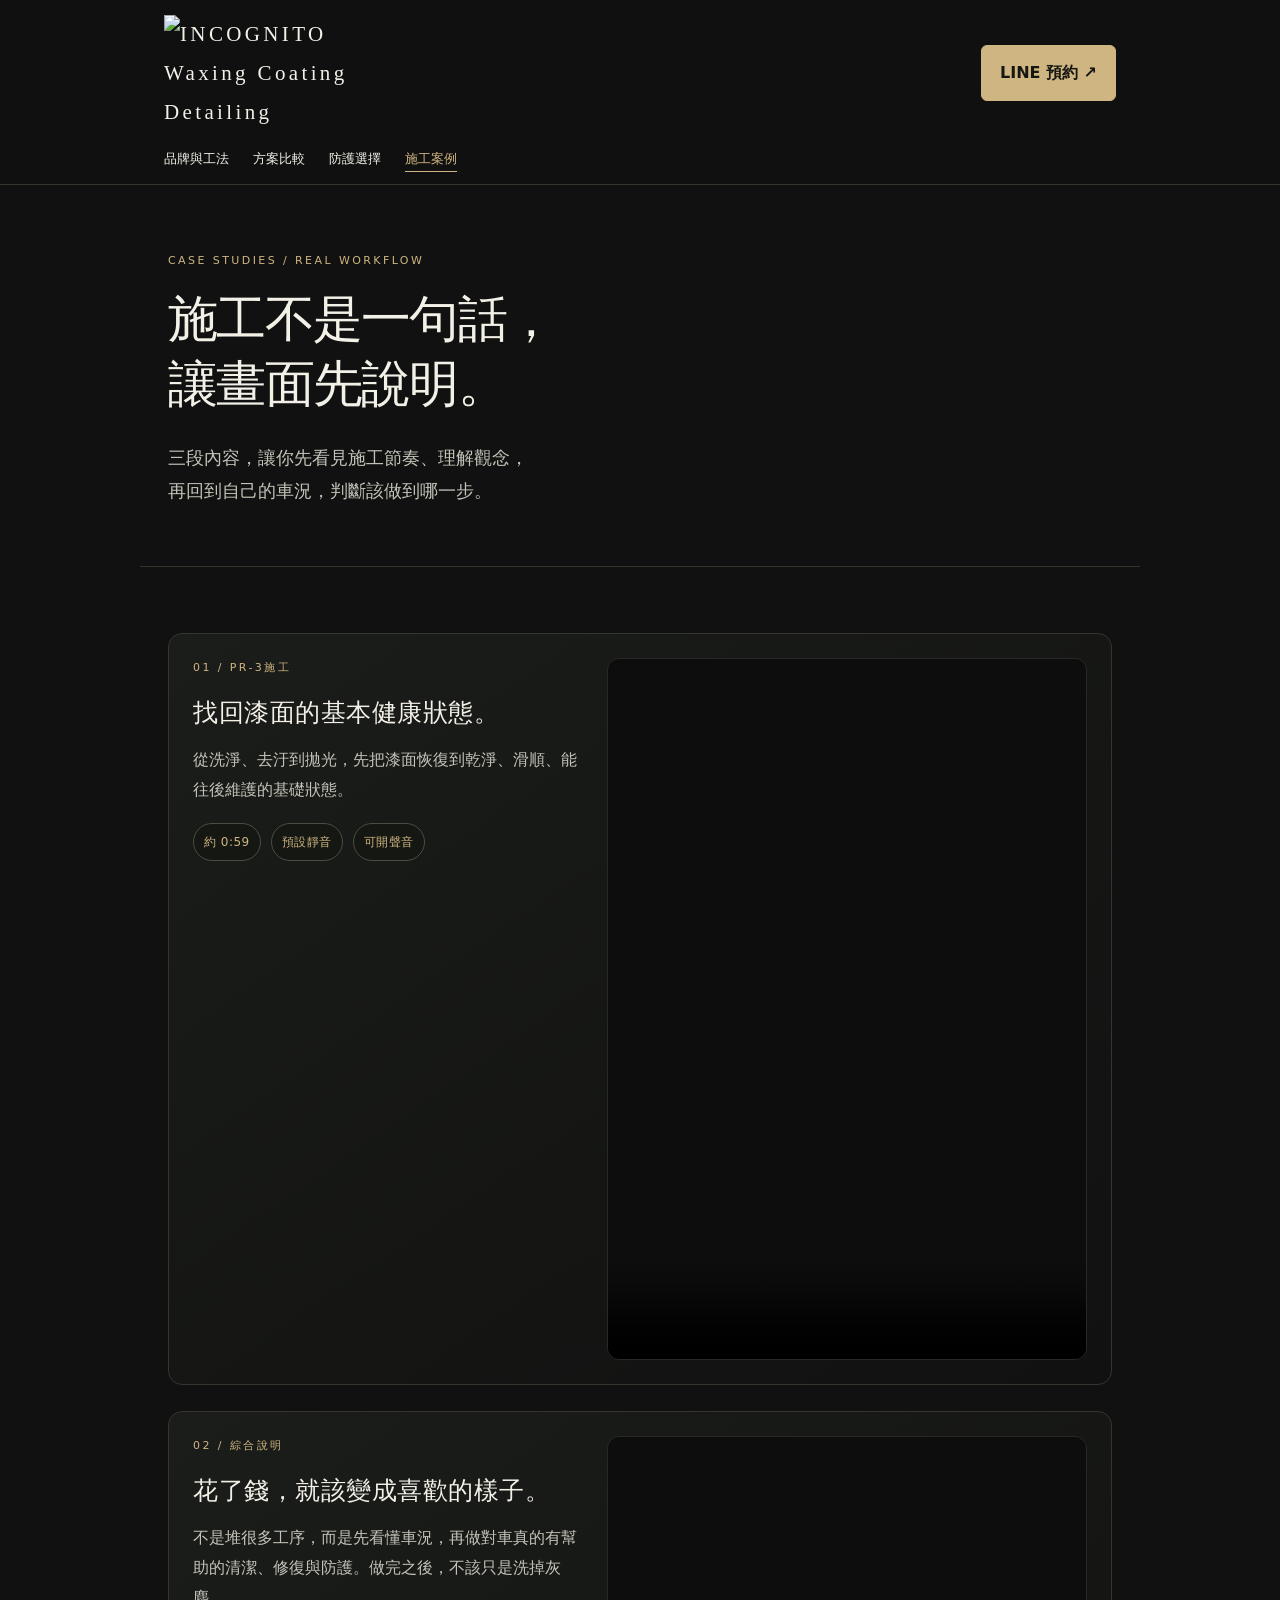
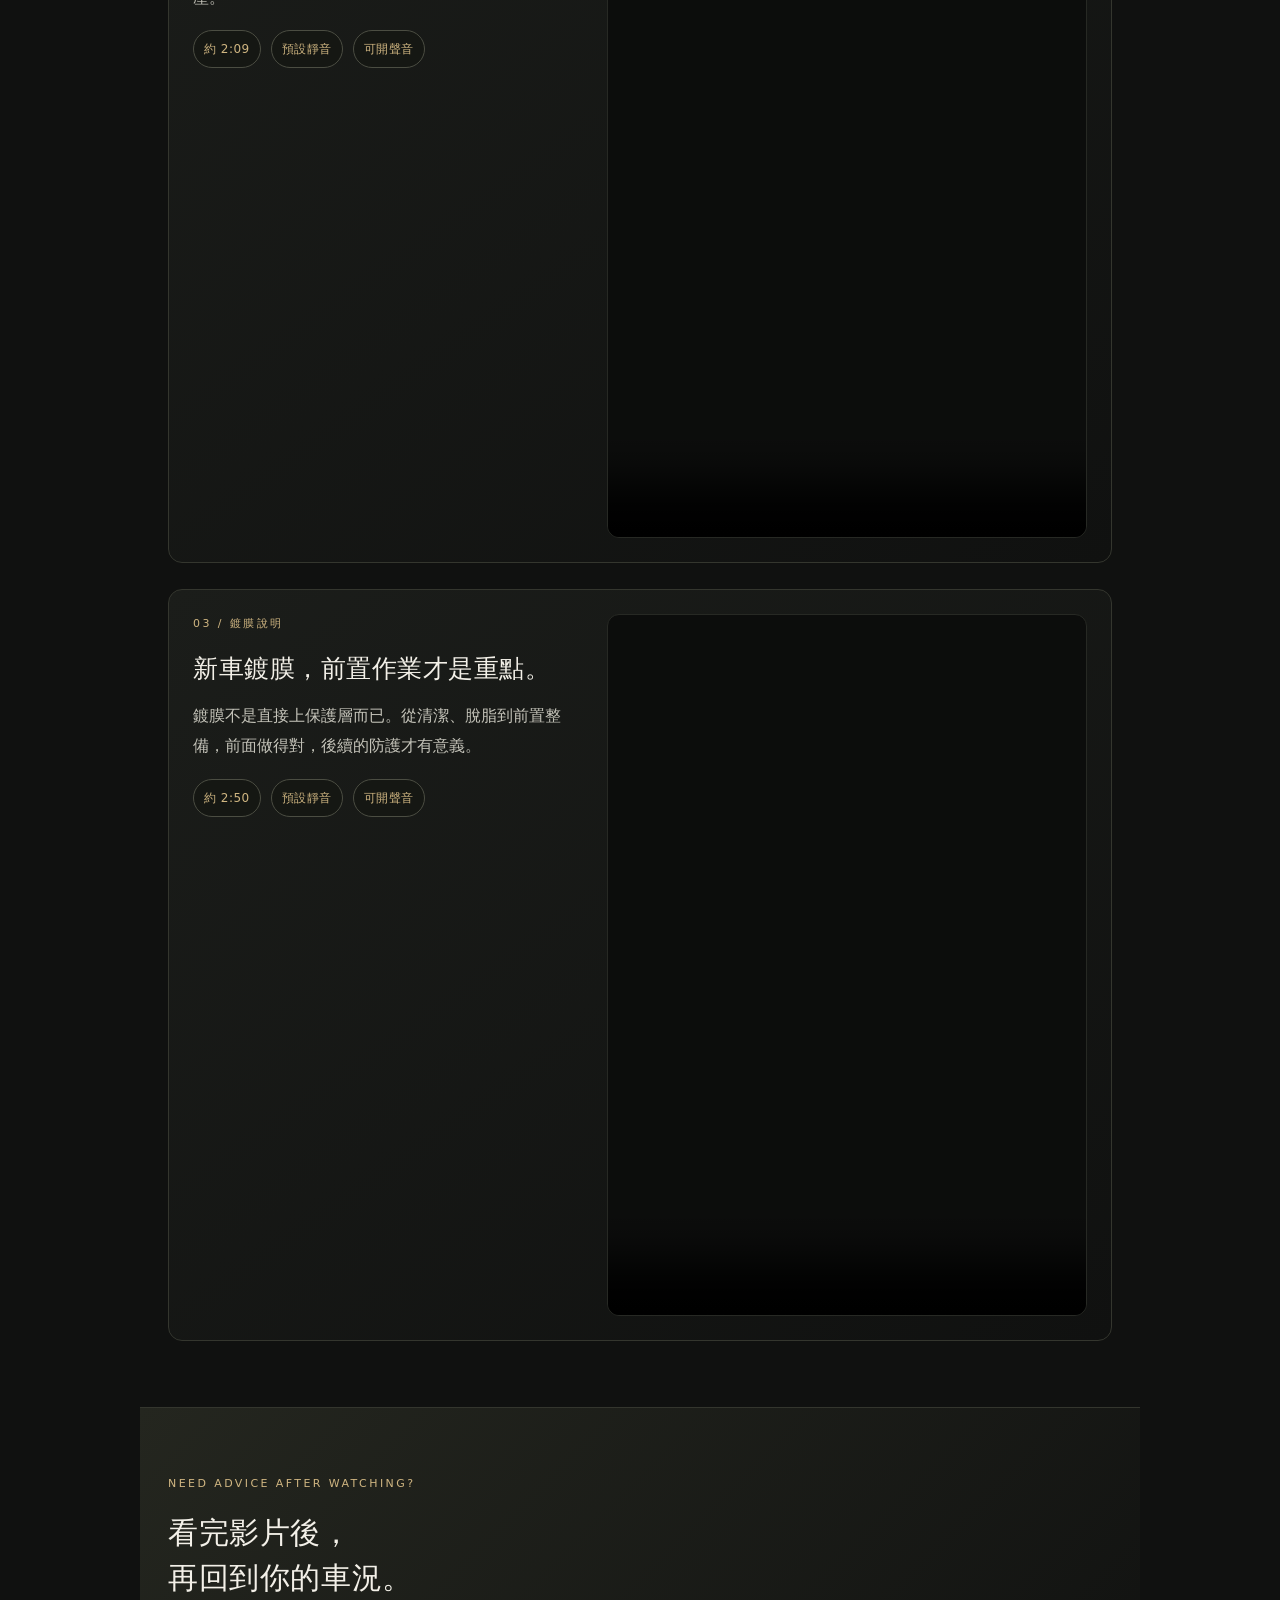
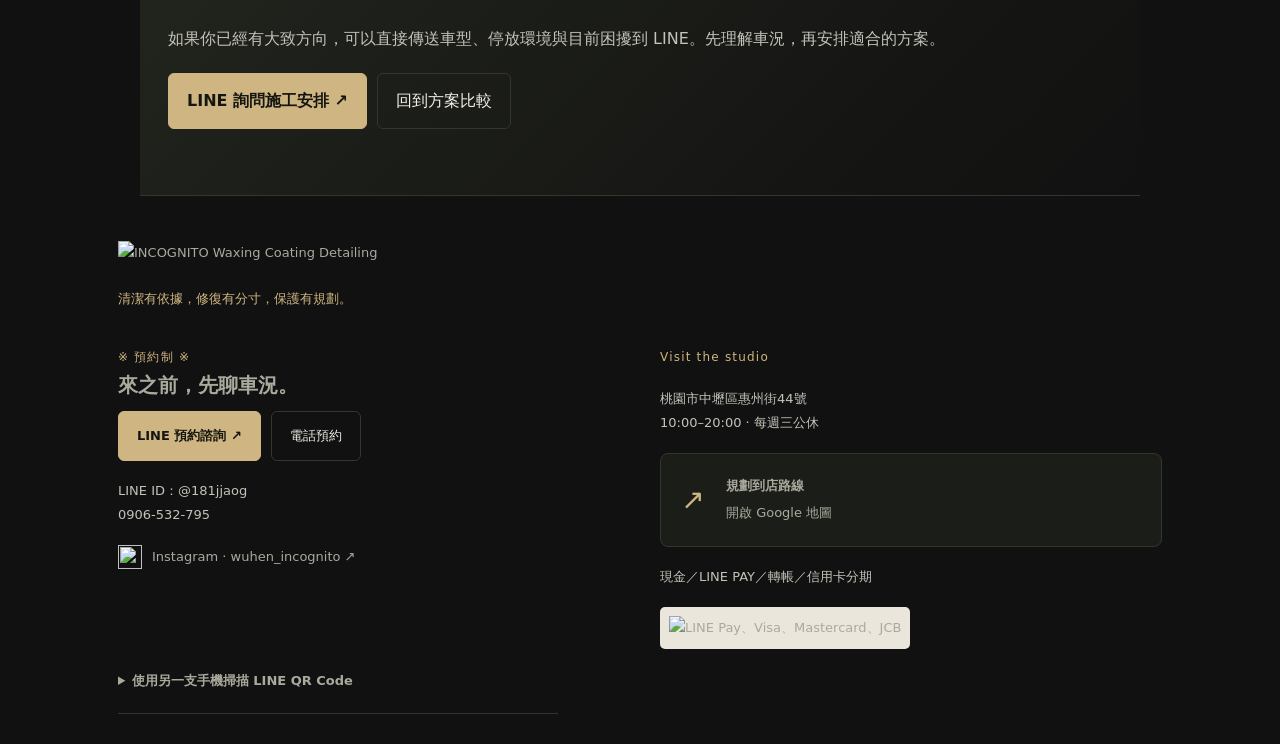
==== case-studies.html @ 54a334a4 "Add files via upload" ====
<!DOCTYPE html>
<html lang="zh-Hant">
 <head>
  <meta charset="utf-8"/>
  <meta content="width=device-width,initial-scale=1,viewport-fit=cover" name="viewport"/>
  <meta content="#101110" name="theme-color"/>
  <title>
   施工案例｜INCOGNITO 吳痕
  </title>
  <meta content="觀看 INCOGNITO 的實際施工案例，了解 PR-3 洗車與拋光施工、綜合說明與鍍膜說明影片。" name="description"/>
  <link href="styles.css" rel="stylesheet"/>
  <script defer="" src="media-fallback.js">
  </script>
 </head>
 <body>
  <header>
   <div class="head">
    <a class="brand" href="index.html">
     <img alt="INCOGNITO Waxing Coating Detailing" class="brand-logo" src="assets/logo.png"/>
    </a>
    <a class="button primary" href="https://lin.ee/zcHr4lk" rel="noopener noreferrer" target="_blank">
     LINE 預約 ↗
    </a>
   </div>
   <nav aria-label="主要導覽">
    <a href="index.html">
     品牌與工法
    </a>
    <a href="programs.html">
     方案比較
    </a>
    <a href="protection.html">
     防護選擇
    </a>
    <a aria-current="page" href="case-studies.html">
     施工案例
    </a>
   </nav>
  </header>
  <main>
   <section class="page-intro cases-intro">
    <div class="eyebrow">
     Case studies / Real workflow
    </div>
    <h1>
     施工不是一句話，
     <br/>
     讓畫面先說明。
    </h1>
    <p class="lede">
     三段內容，讓你先看見施工節奏、理解觀念，
     <br/>
     再回到自己的車況，判斷該做到哪一步。
    </p>
   </section>
   <section class="cases-grid-wrap">
    <article class="case-video-card" id="case-pr3">
     <div class="case-copy">
      <div class="eyebrow">
       01 / PR-3施工
      </div>
      <h2>
       找回漆面的基本健康狀態。
      </h2>
      <p>
       從洗淨、去汙到拋光，先把漆面恢復到乾淨、滑順、能往後維護的基礎狀態。
      </p>
      <div class="case-meta">
       <span>
        約 0:59
       </span>
       <span>
        預設靜音
       </span>
       <span>
        可開聲音
       </span>
      </div>
     </div>
     <div class="case-media">
      <video class="case-video" controls="" muted="" playsinline="" poster="assets/videos/case-pr3-poster.webp" preload="metadata">
       <source src="assets/videos/case-pr3.mp4" type="video/mp4"/>
      </video>
     </div>
    </article>
    <article class="case-video-card" id="case-overview">
     <div class="case-copy">
      <div class="eyebrow">
       02 / 綜合說明
      </div>
      <h2>
       花了錢，就該變成喜歡的樣子。
      </h2>
      <p>
       不是堆很多工序，而是先看懂車況，再做對車真的有幫助的清潔、修復與防護。做完之後，不該只是洗掉灰塵。
      </p>
      <div class="case-meta">
       <span>
        約 2:09
       </span>
       <span>
        預設靜音
       </span>
       <span>
        可開聲音
       </span>
      </div>
     </div>
     <div class="case-media">
      <video class="case-video" controls="" muted="" playsinline="" poster="assets/videos/case-overview-poster.webp" preload="metadata">
       <source src="assets/videos/case-overview.mp4" type="video/mp4"/>
      </video>
     </div>
    </article>
    <article class="case-video-card" id="case-coating">
     <div class="case-copy">
      <div class="eyebrow">
       03 / 鍍膜說明
      </div>
      <h2>
       新車鍍膜，前置作業才是重點。
      </h2>
      <p>
       鍍膜不是直接上保護層而已。從清潔、脫脂到前置整備，前面做得對，後續的防護才有意義。
      </p>
      <div class="case-meta">
       <span>
        約 2:50
       </span>
       <span>
        預設靜音
       </span>
       <span>
        可開聲音
       </span>
      </div>
     </div>
     <div class="case-media">
      <video class="case-video" controls="" muted="" playsinline="" poster="assets/videos/case-coating-poster.webp" preload="metadata">
       <source src="assets/videos/case-coating.mp4" type="video/mp4"/>
      </video>
     </div>
    </article>
   </section>
   <section class="closing">
    <div class="eyebrow">
     Need advice after watching?
    </div>
    <h2>
     看完影片後，
     <br/>
     再回到你的車況。
    </h2>
    <p>
     如果你已經有大致方向，可以直接傳送車型、停放環境與目前困擾到 LINE。先理解車況，再安排適合的方案。
    </p>
    <div class="actions">
     <a class="button primary" href="https://lin.ee/zcHr4lk" rel="noopener noreferrer" target="_blank">
      LINE 詢問施工安排 ↗
     </a>
     <a class="button" href="programs.html">
      回到方案比較
     </a>
    </div>
   </section>
  </main>
  <footer class="page-footer business-footer">
   <a href="index.html">
    <img alt="INCOGNITO Waxing Coating Detailing" class="brand-logo" src="assets/logo.png"/>
   </a>
   <p class="footer-motto">
    清潔有依據，修復有分寸，保護有規劃。
   </p>
   <div class="footer-grid">
    <div>
     <span class="tag">
      ※ 預約制 ※
     </span>
     <h3>
      來之前，先聊車況。
     </h3>
     <div class="actions">
      <a class="button primary" href="https://lin.ee/zcHr4lk" rel="noopener" target="_blank">
       LINE 預約諮詢 ↗
      </a>
      <a class="button" href="tel:0906532795">
       電話預約
      </a>
     </div>
     <p>
      LINE ID：@181jjaog
      <br/>
      <a href="tel:0906532795">
       0906-532-795
      </a>
     </p>
     <a class="social-link" href="https://www.instagram.com/wuhen_incognito/" rel="noopener" target="_blank">
      <img alt="" src="assets/instagram.png"/>
      Instagram · wuhen_incognito ↗
     </a>
    </div>
    <div>
     <span class="tag">
      Visit the studio
     </span>
     <p>
      桃園市中壢區惠州街44號
      <br/>
      10:00–20:00 · 每週三公休
     </p>
     <a class="map-link" href="https://maps.app.goo.gl/gqJs16buCxNhg3YT7" rel="noopener" target="_blank">
      <span aria-hidden="true">
       ↗
      </span>
      <strong>
       規劃到店路線
      </strong>
      <small>
       開啟 Google 地圖
      </small>
     </a>
     <p class="payment-text">
      現金／LINE PAY／轉帳／信用卡分期
     </p>
     <img alt="LINE Pay、Visa、Mastercard、JCB" class="payment-icons" src="assets/payments.png"/>
    </div>
   </div>
   <details class="qr-details">
    <summary>
     使用另一支手機掃描 LINE QR Code
    </summary>
    <a href="https://lin.ee/zcHr4lk" rel="noopener" target="_blank">
     <img alt="LINE 官方帳號加好友 QR Code" class="line-qr" src="assets/line-qr.png"/>
    </a>
   </details>
  </footer>
  <dialog aria-labelledby="contactTitle" id="contact">
   <span class="eyebrow">
    By appointment
   </span>
   <h2 id="contactTitle">
    先聊車況，
    <br/>
    再安排照護。
   </h2>
   <p>
    加入 LINE 官方，傳送車型、停放環境與目前困擾；也可以直接來電預約。
   </p>
   <div class="actions">
    <a class="button primary" href="https://lin.ee/zcHr4lk" rel="noopener" target="_blank">
     加入 LINE 預約 ↗
    </a>
    <a class="button" href="tel:0906532795">
     0906-532-795
    </a>
   </div>
   <p class="reading-note">
    預約制 · 10:00–20:00 · 每週三公休
    <br/>
    送出訊息或來電後，仍需確認可安排時段。
   </p>
   <button data-close="">
    關閉
   </button>
  </dialog>
  <div class="status" hidden="" id="toast" role="status">
  </div>
  <script src="common.js">
  </script>
 </body>
</html>
---- styles.css ----
:root{--bg:#101110;--panel:#191b19;--gold:#d1b580;--text:#f3f0e8;--muted:#aaa99e;--line:#34362e}*{box-sizing:border-box}html{scroll-behavior:smooth;scroll-padding-top:110px}body{margin:0;background:var(--bg);color:var(--text);font:16px/1.85 system-ui,"Microsoft JhengHei",sans-serif}a{color:inherit;text-decoration:none}button,input,select,textarea{font:inherit}button,a,input,select,textarea{touch-action:manipulation}button,.button{cursor:pointer;border:1px solid var(--line);background:transparent;color:var(--text);padding:12px 18px;border-radius:6px;display:inline-block;text-align:center;min-height:48px}button:hover,.button:hover{border-color:var(--gold)}button:focus-visible,a:focus-visible,input:focus-visible,textarea:focus-visible,select:focus-visible{outline:2px solid var(--gold);outline-offset:4px}.primary{background:var(--gold);color:#151611;border-color:var(--gold);font-weight:700}.muted,small{color:var(--muted)}small{font-size:13px}header{position:sticky;top:0;z-index:5;background:#101110f5;border-bottom:1px solid var(--line);backdrop-filter:blur(18px)}.head{max-width:1100px;margin:auto;padding:15px 24px;display:flex;align-items:center;justify-content:space-between;gap:12px}.brand{font-family:Georgia,serif;letter-spacing:.16em;font-size:21px}.brand small{display:block;font:9px/1.4 system-ui;letter-spacing:.3em;color:var(--gold)}nav{display:flex;overflow-x:auto;gap:25px;max-width:1100px;margin:auto;padding:0 24px 12px;white-space:nowrap;font-size:13px}nav a:hover{color:var(--gold)}main{max-width:1100px;margin:auto}section{padding:78px 28px;border-bottom:1px solid var(--line)}.eyebrow{font-size:11px;letter-spacing:.22em;color:var(--gold);text-transform:uppercase;margin-bottom:16px}h1,h2,h3,p{margin-top:0}h1{font-size:clamp(36px,6vw,66px);line-height:1.3;letter-spacing:-.035em;font-weight:500;margin-bottom:24px}h2{font-size:30px;line-height:1.5;font-weight:500;letter-spacing:.02em;margin-bottom:24px}h3{font-size:20px;line-height:1.6;margin-bottom:10px}p{color:#c4c3b9;margin-bottom:20px}.hero{padding:0;display:grid;grid-template-columns:1fr 1fr;min-height:640px}.hero-copy{padding:70px 30px;align-self:center}.hero-image{position:relative;min-height:450px}.hero img{width:100%;height:100%;position:absolute;object-fit:cover;object-position:60% center}.hero-image:after{content:"";position:absolute;inset:0;background:linear-gradient(0deg,#101110 0%,transparent 45%)}.caption{position:absolute;z-index:1;bottom:25px;left:25px;letter-spacing:.15em;font-size:10px;color:var(--gold)}.actions{display:flex;gap:10px;flex-wrap:wrap}.intro{max-width:650px}.quote{padding:22px 0 22px 22px;border-left:2px solid var(--gold);font-size:20px;margin:30px 0}.grid{display:grid;grid-template-columns:repeat(2,minmax(0,1fr));gap:20px}.card{background:var(--panel);border:1px solid var(--line);border-radius:10px;padding:24px;min-width:0}.card p:last-child{margin-bottom:0}.number{font-family:Georgia,serif;font-size:36px;color:var(--gold);line-height:1.2;margin-bottom:18px}.steps{margin:35px 0}.step{display:grid;grid-template-columns:50px 1fr;gap:15px;padding:24px 0;border-top:1px solid var(--line)}.step p{margin:0}.wide{width:100%;aspect-ratio:2/1;object-fit:cover;border-radius:10px;margin:25px 0}.plan{padding:26px 0;border-top:1px solid var(--line);display:grid;grid-template-columns:90px 1fr 110px;gap:15px}.price{text-align:right;color:var(--gold);white-space:nowrap}.tag{font-size:12px;color:var(--gold);letter-spacing:.1em}.plan p{margin:0}.plan h3{font-size:19px}details{border-bottom:1px solid var(--line);padding:20px 0}summary{cursor:pointer;font-weight:600}details p{margin:15px 0 0}.notice{font-size:13px;border-left:2px solid var(--gold);padding:10px 15px;background:#d1b5800a;color:#c5bda9;margin-bottom:24px}.tabs{display:flex;border-bottom:1px solid var(--line);gap:12px;margin:25px 0}.tabs button{border:0;border-radius:0;flex:1;color:var(--muted)}.tabs button[aria-selected=true]{border-bottom:2px solid var(--gold);color:var(--gold)}[hidden]{display:none!important}label{display:block;font-size:14px;margin:16px 0 6px}input:not([type=radio]):not([type=checkbox]),textarea,select{width:100%;background:#101210;border:1px solid #4b4d42;color:var(--text);padding:12px;border-radius:5px;min-height:48px}fieldset{border:1px solid var(--line);padding:16px;border-radius:6px;margin:24px 0}legend{color:var(--gold);padding:0 8px;font-size:14px}fieldset label{display:flex;align-items:center;gap:10px;margin:10px 0;min-height:36px}input[type=radio],input[type=checkbox]{accent-color:var(--gold);width:19px;height:19px;flex-shrink:0}.form-grid{display:grid;grid-template-columns:1fr 1fr;gap:0 16px}.record{border-left:1px solid var(--gold);padding:0 0 28px 24px;margin:26px 0}.record time{font-size:12px;letter-spacing:.1em;color:var(--gold)}.record h3{margin:8px 0}.record p{white-space:pre-wrap;overflow-wrap:anywhere}.status{position:fixed;bottom:22px;left:50%;transform:translateX(-50%);background:var(--gold);color:#12130f;padding:12px 22px;border-radius:8px;z-index:20;max-width:90vw;box-shadow:0 5px 30px #000}.garage-top{display:flex;justify-content:space-between;align-items:center;gap:10px}.garage-wrap{max-width:720px}.toolbar{display:flex;gap:8px;flex-wrap:wrap;margin-bottom:20px}.toolbar button{font-size:13px;padding:8px 12px}footer{max-width:1100px;margin:auto;padding:45px 28px;color:var(--muted);font-size:13px}dialog{background:#191b19;color:var(--text);border:1px solid var(--line);border-radius:12px;padding:28px;width:min(92%,500px)}dialog::backdrop{background:#000b}.contact-note{font-size:14px}.closing{background:linear-gradient(135deg,#24261f,#101110)}@media(max-width:680px){.head{padding:14px 22px}.head .button{font-size:12px;padding:8px 12px;min-height:40px}.brand{font-size:18px}nav{gap:23px;padding-left:22px}.hero{display:flex;flex-direction:column}.hero-copy{padding:55px 24px 35px}.hero-image{min-height:0;aspect-ratio:1}.hero h1{font-size:40px}.hero .actions{display:grid;grid-template-columns:1fr 1fr}.hero .button{padding:12px 10px;font-size:14px}section{padding:58px 24px}h2{font-size:27px}.grid{gap:12px}.card{padding:19px}.card h3{font-size:18px}.card p{font-size:14px}.plan{grid-template-columns:52px 1fr;gap:10px}.price{grid-column:2;text-align:left}.plan h3{font-size:18px}.form-grid{grid-template-columns:1fr}.garage-top{align-items:flex-start}.garage-top h2{font-size:25px}.quote{font-size:18px}.wide{aspect-ratio:1}.step{grid-template-columns:40px 1fr}.number{font-size:28px}}@media(prefers-reduced-motion:reduce){html{scroll-behavior:auto}}

:root{--gold:#cfb581;--bg:#101110}body{padding-bottom:0}main{max-width:1000px}.head{max-width:1000px}.brand small{font-size:10px;letter-spacing:.16em}nav{max-width:1000px;gap:24px}nav a[aria-current=page]{color:var(--gold);border-bottom:1px solid var(--gold)}section{padding:66px 28px}.page-intro{padding-bottom:38px}.page-intro h1{font-size:clamp(34px,5vw,50px)}.lede{font-size:18px;max-width:620px}.home-hero .hero-copy{padding-left:28px}.jumpbar{display:flex;gap:8px;flex-wrap:wrap;margin-top:20px}.jumpbar a{font-size:13px;min-height:40px;padding:8px 13px}.feature-link{display:block;border-top:1px solid var(--line);padding:25px 0}.feature-link h3{display:flex;justify-content:space-between}.feature-link span{color:var(--gold)}.feature-link p{margin:0}.process-compact{display:grid;grid-template-columns:repeat(4,1fr);gap:22px;margin-top:35px}.process-compact .number{font-size:30px}.process-compact h3{font-size:18px}.process-compact p{font-size:14px}.overview-grid{display:grid;grid-template-columns:repeat(3,1fr);gap:16px;margin:25px 0}.overview-grid .card h3{font-size:19px}.compare-list{list-style:none;margin:15px 0 0;padding:0}.compare-list li{padding:9px 0;border-bottom:1px solid #ffffff0b;font-size:14px;color:#c4c3b9}.compare-list b{font-weight:500;color:var(--text)}.plan-detail{scroll-margin-top:115px;padding:30px 0;border-top:1px solid var(--line)}.plan-title{display:flex;align-items:baseline;justify-content:space-between;gap:15px}.plan-title h2{font-size:25px;margin:6px 0 18px}.price{font-family:Georgia,serif;font-size:21px}.plan-detail .grid{margin-top:20px}.plan-detail .card h3{font-size:16px}.inline-link{color:var(--gold);text-decoration:underline;text-underline-offset:5px}.select-row{display:flex;gap:8px;flex-wrap:wrap}.select-row button{font-size:13px;padding:10px 14px}.select-row button[aria-pressed=true]{color:#151611;background:var(--gold)}.context-box{margin:16px 0 28px;padding:18px;border-left:2px solid var(--gold);background:#d1b58008;font-size:14px;color:#c4c3b9}.protection-card{border-top:1px solid var(--line);padding:28px 0}.protection-card .eyebrow{margin-bottom:6px}.protection-card h2{font-size:25px;margin:0 0 12px}.protection-card details{border:none;padding:12px 0 0}.specs{display:grid;grid-template-columns:100px 1fr;gap:12px;font-size:14px}.specs dt{color:var(--muted)}.specs dd{margin:0}.protection-card p{max-width:600px}.muted-label{font-size:12px;color:var(--muted);letter-spacing:.04em}.garage-layout{max-width:760px;margin:auto}.garage-layout section{padding-top:36px}.due-card{border:1px solid #b39b69;background:linear-gradient(130deg,#27291f,#171a17);border-radius:10px;padding:26px;margin:25px 0}.due-card h2{margin:8px 0 12px;font-size:29px}.due-card .eyebrow{margin-bottom:0}.due-card p{margin-bottom:15px}.assessment{padding:24px;border:1px solid var(--line);border-radius:10px;margin:20px 0}.assessment-head{display:flex;justify-content:space-between;align-items:center;gap:15px}.score{font:42px/1 Georgia,serif;color:var(--gold)}.score small{font:14px system-ui}.scorebars{display:grid;gap:12px;margin:22px 0}.scoreline{display:grid;grid-template-columns:90px 1fr 35px;align-items:center;gap:12px;font-size:13px}.meter{height:4px;background:#32362e;border-radius:3px;overflow:hidden}.meter i{display:block;height:100%;background:var(--gold)}.issue{padding:18px;border-left:2px solid var(--gold);background:#d1b58008;margin:20px 0}.issue h3{font-size:18px}.record{margin-bottom:0}.record details{border:0;padding:12px 0}.record details summary{font-size:14px;color:var(--gold)}.record .record-body p{white-space:pre-wrap}.mini-nav{display:flex;justify-content:space-between;margin-bottom:20px;font-size:13px;color:var(--gold)}.demo-note{margin:24px 0 10px;font-size:12px;color:var(--muted)}.page-footer{padding-bottom:max(30px,env(safe-area-inset-bottom))}.garage-title{margin:5px 0 15px;font-size:30px}.record-panel-head{display:flex;align-items:center;justify-content:space-between;gap:10px}.record-panel-head h3{margin:0}.form-explainer{font-size:13px;color:var(--muted)}#recordDialog{max-height:90vh;overflow:auto}#recordDialog h2{font-size:25px}.record-summary{margin:15px 0}.reading-note{font-size:13px;color:var(--muted)}.store-tools{margin-top:25px}.store-tools summary{font-size:13px;color:var(--muted)}.store-tools .toolbar{margin-top:20px}.horizon{border:1px solid var(--line);border-radius:10px;padding:20px;margin-top:20px}.horizon h3{font-size:18px}.two-axis{display:grid;grid-template-columns:1fr 1fr;gap:16px;margin-top:20px}.axis{padding:22px;border:1px solid var(--line);border-radius:10px}.axis .eyebrow{margin:0 0 7px}.axis h3{font-size:21px}.axis p{font-size:14px;margin-bottom:0}@media(max-width:680px){section{padding:50px 23px}.head{padding:15px 20px}.brand{font-size:18px}.brand small{font-size:9px;letter-spacing:.09em}.head .button{padding:8px 10px}nav{gap:23px;padding-left:20px}.hero-copy{padding:52px 23px 30px!important}.hero h1{font-size:37px}.process-compact{grid-template-columns:1fr 1fr;gap:25px 20px}.overview-grid{grid-template-columns:1fr}.overview-grid .card{padding:20px}.overview-grid h3{margin-bottom:6px}.page-intro h1{font-size:36px}.lede{font-size:16px}.two-axis{grid-template-columns:1fr}.garage-layout section{padding-top:30px}.garage-title{font-size:28px}.due-card{padding:21px}.due-card h2{font-size:25px}.score{font-size:40px}.assessment{padding:19px}.assessment-head h3{font-size:17px;margin:0}.specs{grid-template-columns:80px 1fr}.plan-title h2{font-size:22px}.price{font-size:19px}.plan-detail .grid{grid-template-columns:1fr}.page-intro{padding-bottom:30px}.record-panel-head{align-items:flex-start;flex-direction:column}.scoreline{grid-template-columns:80px 1fr 30px}}
.period{display:flex;align-items:baseline;gap:18px;margin:15px 0 5px;color:var(--gold)}.period span{font-size:12px;color:var(--muted)}.period strong{font-size:22px;font-weight:500}.maintenance-row{padding:18px 0;border-top:1px solid var(--line)}.maintenance-row h3{font-size:18px;margin-bottom:5px}.maintenance-row p{font-size:14px;margin:0}#maintenance h2,#gentle-care h2{font-size:27px}

/* V3.2 real-work photography: no generative edits; framing only. */
figure{margin:0}.hero img.application-hero{object-position:58% 56%}.photo-story{display:grid;grid-template-columns:1fr 1fr;align-items:center;gap:30px;margin:30px 0 0}.photo-story img{width:100%;aspect-ratio:1;object-fit:cover;object-position:50% 12%;border-radius:10px}.photo-story figcaption{padding:12px 0}.photo-story h3{font-size:25px}.photo-story p{font-size:15px;margin:0}.detail-photos{display:grid;grid-template-columns:1fr 1fr;gap:18px;margin:28px 0}.detail-photos img{width:100%;height:auto;aspect-ratio:1;object-fit:cover;border-radius:10px}.detail-photos figure:first-child img{object-position:65% 58%}.detail-photos figure:last-child img{object-position:62% 50%}figcaption{font-size:12px;line-height:1.8;color:var(--muted);padding-top:10px}.section-photo{margin:10px 0 28px}.section-photo img{display:block;width:100%;height:auto;aspect-ratio:2/1;object-fit:cover;border-radius:10px}.brush-photo{object-position:50% 42%}.wash-photo{object-position:54% 48%}@media(max-width:680px){.photo-story{grid-template-columns:1fr;gap:12px}.photo-story figcaption{padding-top:5px}.photo-story h3{font-size:23px}.detail-photos{grid-template-columns:1fr;gap:24px}.section-photo img{aspect-ratio:1}.hero img.application-hero{object-position:62% 54%}.brush-photo{object-position:35% 48%}.wash-photo{object-position:54% 48%}}
.photo-story img{height:auto}

/* V4: restrained image rhythm and clear outcome context. */
.photo-story .craft-photo{object-position:center}.case-study{background:linear-gradient(145deg,#20221b,#111310)}.comparison-photo{max-width:660px;margin:25px auto 0}.comparison-photo img{aspect-ratio:1;object-fit:contain;background:#111}.case-key{display:flex;justify-content:space-between;max-width:660px;margin:14px auto 25px;color:var(--gold);font-size:13px}.case-study>p{max-width:660px;margin-left:auto;margin-right:auto}.page-intro .section-photo{margin-top:28px}.section-photo img{background:#191b19}@media(max-width:680px){.card p{font-size:15px}.case-study{padding-top:44px}.case-key{font-size:12px}}

/* V5 brand and appointment information */
.brand-logo{display:block;width:240px;max-width:100%;height:auto}.head .brand{min-width:0}.head .brand-logo{width:195px}.business-footer .brand-logo{width:320px;margin-bottom:22px}.footer-grid{display:grid;grid-template-columns:1fr 1fr;gap:40px;margin-top:34px}.footer-grid p{margin:18px 0}.footer-motto{color:var(--gold)}.social-link{display:flex;align-items:center;gap:10px}.social-link img{width:24px;height:24px}.map-link{border:1px solid var(--line);padding:20px;display:grid;grid-template-columns:35px 1fr;gap:2px 10px;border-radius:8px;background:#1b1e18}.map-link>span{grid-row:span 2;font-size:28px;color:var(--gold)}.map-link small{display:block}.payment-icons{width:100%;max-width:350px;height:auto;background:#eae6dc;padding:9px;border-radius:5px}.payment-text{font-size:13px}.line-qr{width:180px;height:180px;background:white;margin:15px;padding:8px}.staff-link{color:var(--muted);font-size:12px}.qr-details{max-width:440px}.work-photo{filter:contrast(1.025) saturate(.96)}@media(max-width:680px){.head .brand-logo{width:175px}.footer-grid{grid-template-columns:1fr;gap:28px}.business-footer .brand-logo{width:280px}.payment-icons{max-width:320px}}

/* Studio administration */
.admin-layout{max-width:1100px}.admin-tabs{display:flex;gap:8px;margin:25px 0;overflow:auto}.admin-tabs button{white-space:nowrap;font-size:14px}.admin-tabs [aria-selected=true]{background:var(--gold);color:#151611}.admin-heading{display:flex;align-items:center;justify-content:space-between;gap:15px;margin:22px 0}.admin-heading h2{margin:0;font-size:25px}.customer-list{display:grid;grid-template-columns:repeat(3,1fr);gap:10px;margin:18px 0}.customer-list button{text-align:left}.customer-list strong,.customer-list small{display:block}.customer-list [aria-pressed=true]{border-color:var(--gold);background:#cfb58115}.admin-record{padding:20px 0;border-top:1px solid var(--line)}.admin-record .actions{margin-top:15px}.stats-grid{display:grid;grid-template-columns:repeat(3,1fr);gap:12px;margin:20px 0}.stat{padding:20px;border:1px solid var(--line);border-radius:8px}.stat strong{display:block;color:var(--gold);font:26px/1.5 Georgia,serif}.stat small{display:block}.receipt{padding:20px 0;border-bottom:1px solid var(--line);display:flex;justify-content:space-between;gap:18px}.receipt h3{font-size:18px;margin:0}.receipt p{font-size:14px;margin:5px 0}.receipt .amount{color:var(--gold);white-space:nowrap}.method-breakdown{display:flex;gap:18px;flex-wrap:wrap;font-size:14px}.void{opacity:.6}.customer-info{white-space:pre-line}.admin-layout input[type=month]{color-scheme:dark}#serviceDialog,#customerDialog{width:min(94%,700px);max-height:90vh;overflow:auto}#serviceError{color:#ffb7a9}.admin-layout .notice{margin-bottom:30px}@media(max-width:680px){.admin-layout section{padding:32px 20px}.customer-list{grid-template-columns:1fr 1fr}.stats-grid{grid-template-columns:1fr}.stat{padding:15px}.admin-heading{align-items:flex-start}.admin-heading h2{font-size:23px}.admin-heading button{font-size:13px;padding:10px}.receipt{flex-direction:column;gap:8px}}

/* V6: concise expandable maintenance pricing */
.maintenance-option{padding:20px 0}.maintenance-option summary{display:flex;align-items:center;justify-content:space-between;gap:16px;list-style:none;font-size:16px}.maintenance-option summary::-webkit-details-marker{display:none}.maintenance-option summary>span:first-child:before{content:'▸';color:var(--gold);margin-right:9px}.maintenance-option[open] summary>span:first-child:before{content:'▾'}.maintenance-price{white-space:nowrap;color:var(--gold);font:22px/1.5 Georgia,serif}.maintenance-price small{color:var(--gold);font:13px system-ui}.maintenance-option p{margin:16px 0 0;font-size:15px}.maintenance-note{margin:22px 0 0}.period span{white-space:nowrap}@media(max-width:400px){.maintenance-option summary{font-size:15px;gap:8px}.maintenance-price{font-size:20px}}

/* V6.2: brand philosophy / editorial hero. No italic typography. */
.home-hero{grid-template-columns:1.1fr .9fr;min-height:640px}
.home-hero .hero-copy{padding:72px 34px 72px 28px}
.manifesto-overline{font-size:15px;letter-spacing:.09em;color:#d1cec3;margin:0 0 18px}
.home-hero .hero-statement{font-size:clamp(34px,4.8vw,51px);font-weight:500;line-height:1.46;letter-spacing:.035em;margin:0 0 25px}
.hero-statement span{color:var(--gold)}
.manifesto-pressure{font-size:15px;line-height:2;letter-spacing:.04em;color:var(--muted);margin:0 0 32px}
#approach .lede{max-width:710px;line-height:1.95}
.manifesto-principle{color:var(--gold);font-size:15px;letter-spacing:.04em;margin:0 0 28px}
@media(max-width:680px){
 .home-hero{display:flex;flex-direction:column;min-height:0}
 .home-hero .hero-copy{padding:56px 23px 36px!important}
 .home-hero .hero-statement{font-size:clamp(32px,8.8vw,40px);letter-spacing:.02em;line-height:1.42;margin-bottom:23px}
 .manifesto-overline{font-size:13px;letter-spacing:.05em}
 .manifesto-pressure{font-size:14px;line-height:1.95;margin-bottom:28px}
 .manifesto-principle{font-size:14px;line-height:1.9}
}

/* V6.4: Media is a replaceable file, framing belongs to CSS. */
img[data-media-slot] { background:var(--panel); object-fit:cover; }
/* Keep comparison evidence uncropped, regardless of replacement aspect ratio. */
.comparison-photo img[data-media-slot="programs-comparison"] { object-fit:contain; }
/* A failed media request preserves the photo block without a broken-image symbol. */
img[data-media-slot].media-unavailable { visibility:hidden; }
/* Future MP4 loop support. The same frame/crop can be applied to video. */
.hero-image video.work-motion { width:100%; height:100%; position:absolute; inset:0; object-fit:cover; object-position:58% 56%; }
.section-photo video.work-motion { display:block; width:100%; aspect-ratio:2/1; object-fit:cover; border-radius:10px; }
.photo-story video.work-motion { display:block; width:100%; aspect-ratio:1; object-fit:cover; border-radius:10px; }
.detail-photos video.work-motion { display:block; width:100%; aspect-ratio:1; object-fit:cover; border-radius:10px; }
@media (max-width:680px) { .section-photo video.work-motion {aspect-ratio:1} }


/* V6.5: case studies page and PR media panels */
.plan-visual{margin:0 0 18px}
.plan-visual img{display:block;width:100%;max-width:320px;aspect-ratio:1;object-fit:cover;border-radius:12px;background:#191b19}
.case-support-photos img{background:#191b19}
.cases-grid-wrap{display:grid;gap:26px}
.case-video-card{display:grid;grid-template-columns:minmax(0,0.9fr) minmax(0,1.1fr);gap:22px;align-items:start;padding:24px;border:1px solid var(--line);border-radius:14px;background:linear-gradient(145deg,#1b1d1a,#101110)}
.case-video-card h2{font-size:25px;margin:0 0 14px}
.case-video-card p{margin-bottom:0}
.case-media{min-width:0}
.case-video{display:block;width:100%;max-height:78vh;aspect-ratio:9/16;border-radius:12px;background:#0c0d0c;border:1px solid #272924}
.case-meta{display:flex;gap:10px;flex-wrap:wrap;margin-top:18px}
.case-meta span{font-size:12px;letter-spacing:.04em;color:var(--gold);border:1px solid #4b4d42;background:#151713;padding:7px 10px;border-radius:999px}
@media(max-width:780px){.case-video-card{grid-template-columns:1fr;padding:18px}.case-video-card h2{font-size:22px}.plan-visual img{max-width:none}}


/* V6.7: PR silent motion cards — 1:1 fixed crop, non-interactive MP4 */
.plan-visual {
  position:relative;
  width:100%;
  max-width:320px;
  aspect-ratio:1 / 1;
  overflow:hidden;
  border-radius:12px;
  background:var(--panel);
  isolation:isolate;
}
.plan-visual .pr-motion-poster,
.plan-visual video.pr-motion {
  position:absolute;
  inset:0;
  display:block;
  width:100%;
  height:100%;
  max-width:none;
  border-radius:0;
  object-fit:cover;
  object-position:center;
}
.plan-visual .pr-motion-poster { z-index:0; }
.plan-visual video.pr-motion {
  z-index:1;
  pointer-events:none;
  user-select:none;
  -webkit-user-select:none;
  -webkit-touch-callout:none;
}
.plan-visual video.pr-motion.media-unavailable { visibility:hidden; }
@media(max-width:780px) { .plan-visual { max-width:none; } }


/* V6.8 copy refinements */
.prime-heading{margin:0 0 16px;color:var(--gold);font-size:28px;line-height:1.45;letter-spacing:.08em;font-weight:700}
.prime-heading strong{font-weight:800}
.cases-intro .lede{max-width:720px}
@media(max-width:680px){.prime-heading{font-size:23px;line-height:1.5}}
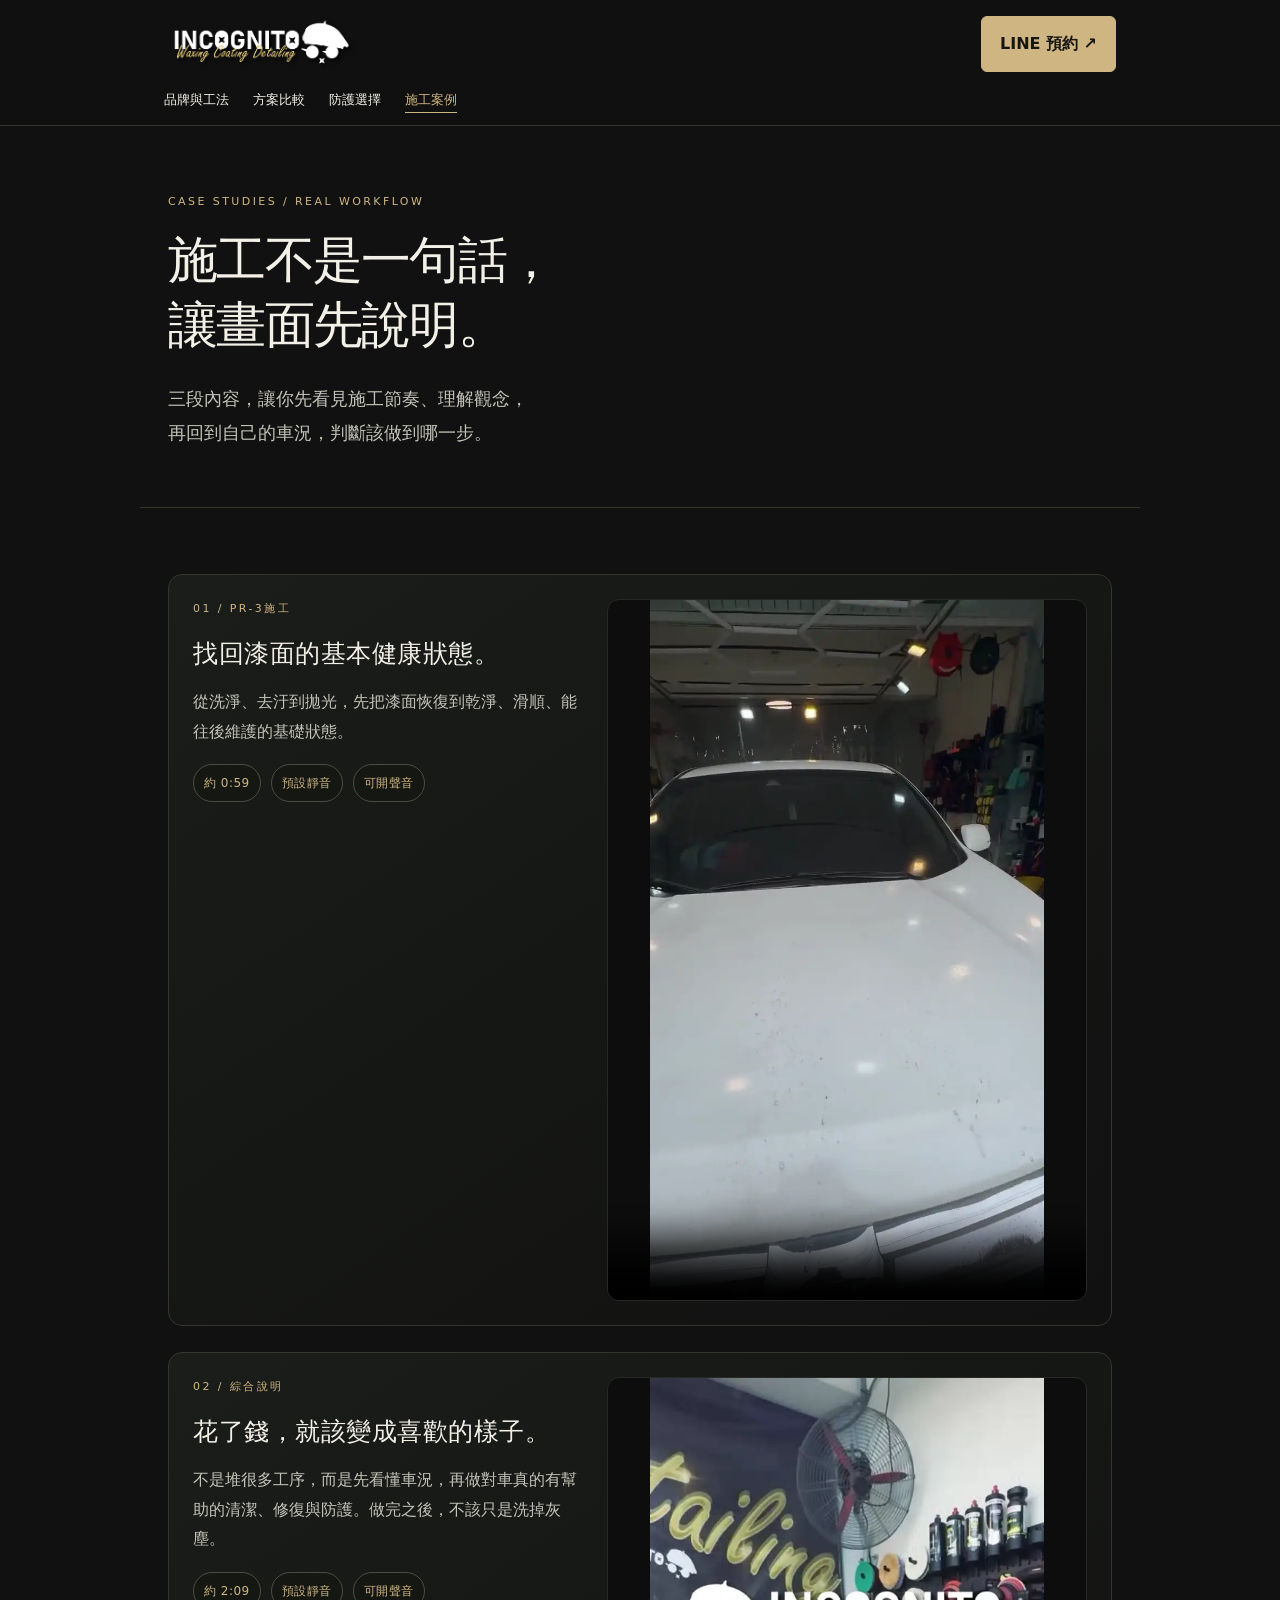
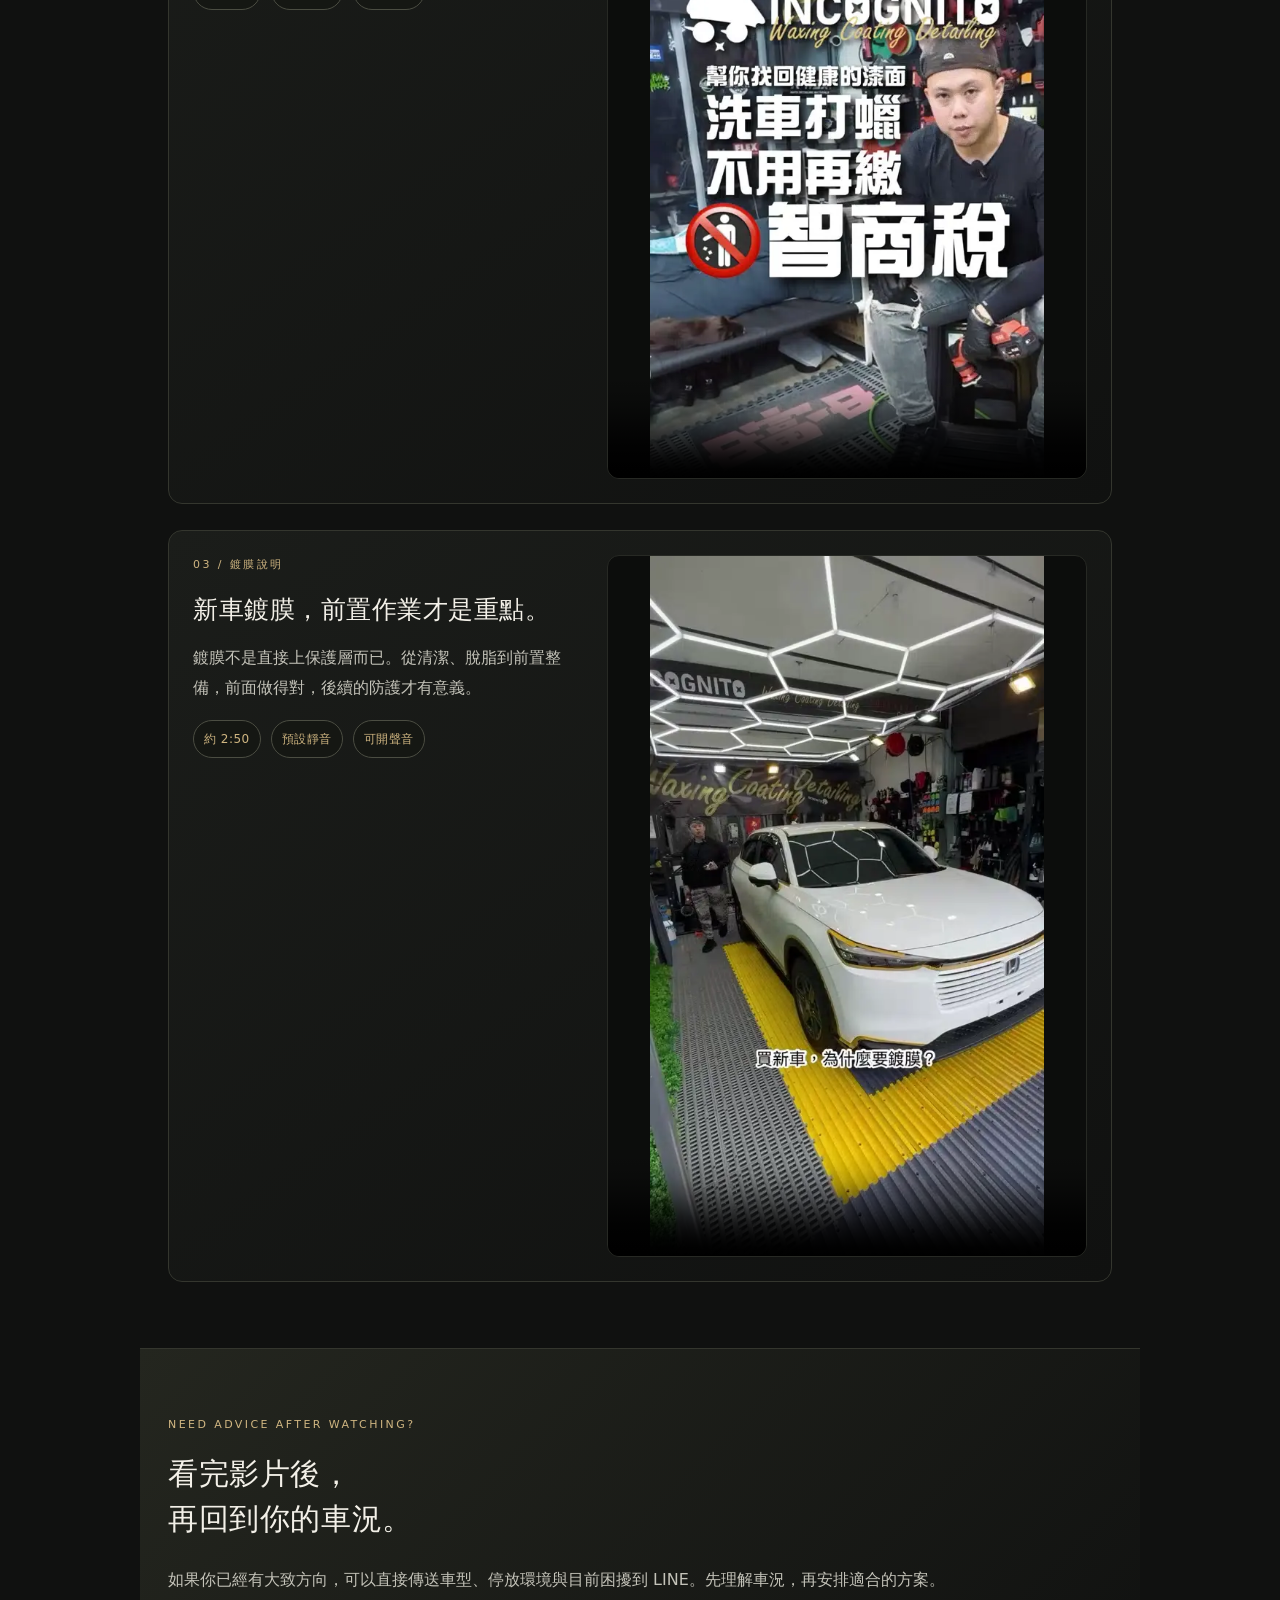
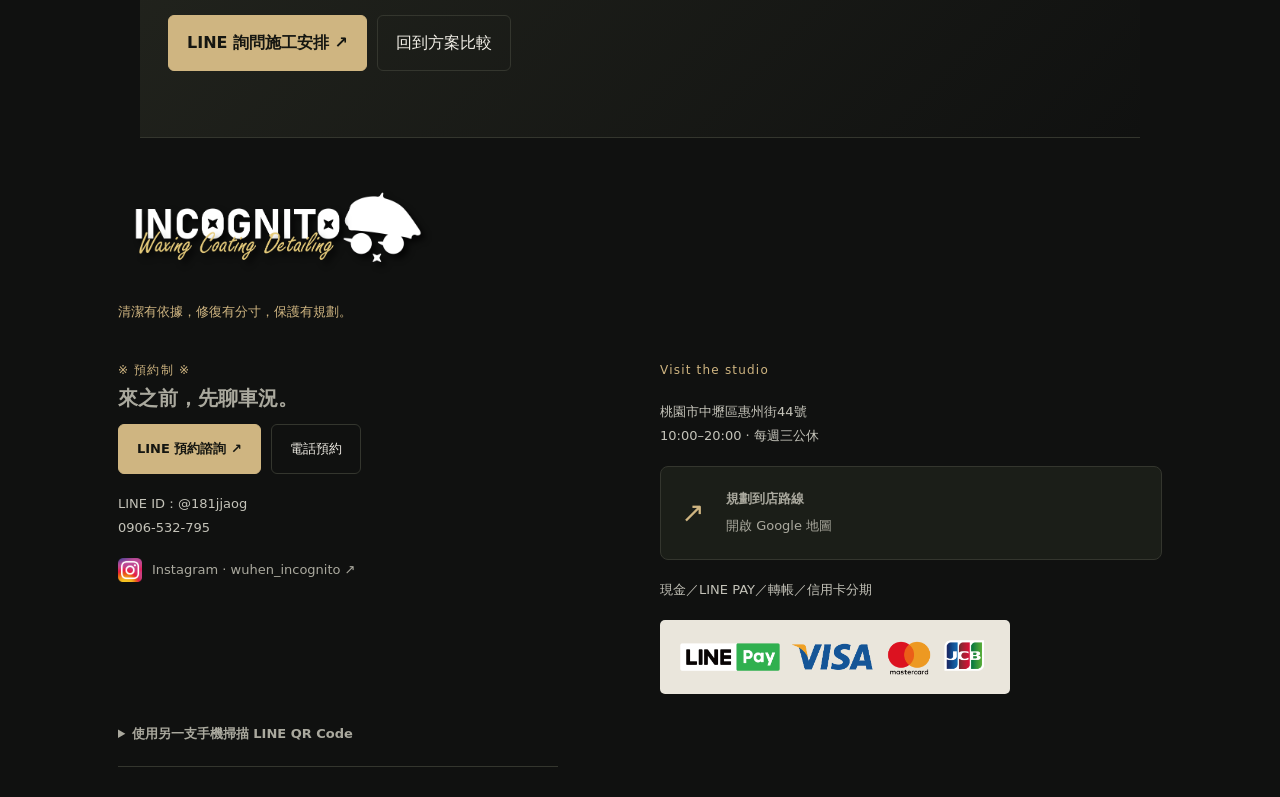
==== commit 0d4a147d: "V6.9: auto-pause case videos when out of view" ====
--- a/case-studies.html
+++ b/case-studies.html
@@ -267,5 +267,50 @@
   </div>
   <script src="common.js">
   </script>
+  <script>
+// INCOGNITO V6.9 — 施工案例影片播放互斥與滑出畫面自動暫停。
+(() => {
+  const videos = Array.from(document.querySelectorAll('.case-video'));
+  if (!videos.length) return;
+
+  // 選擇播放另一支影片時，立即暫停前一支（包含其聲音）。
+  videos.forEach((current) => {
+    current.addEventListener('play', () => {
+      videos.forEach((other) => {
+        if (other !== current && !other.paused) other.pause();
+      });
+    });
+  });
+
+  // 當影片可見面積低於 25% 時暫停；保留進度供使用者回頭續播。
+  if ('IntersectionObserver' in window) {
+    const observer = new IntersectionObserver((entries) => {
+      entries.forEach((entry) => {
+        if ((!entry.isIntersecting || entry.intersectionRatio < 0.25) && !entry.target.paused) {
+          entry.target.pause();
+        }
+      });
+    }, { threshold: [0, 0.25] });
+    videos.forEach((video) => observer.observe(video));
+  } else {
+    // 舊版瀏覽器回退：滾動或調整視窗時，計算目前可見面積。
+    const pauseOffscreen = () => {
+      videos.forEach((video) => {
+        if (video.paused) return;
+        const rect = video.getBoundingClientRect();
+        const visibleHeight = Math.max(0, Math.min(rect.bottom, window.innerHeight) - Math.max(rect.top, 0));
+        if (visibleHeight / Math.max(rect.height, 1) < 0.25) video.pause();
+      });
+    };
+    window.addEventListener('scroll', pauseOffscreen, { passive: true });
+    window.addEventListener('resize', pauseOffscreen);
+  }
+
+  // 使用者切換分頁或離開頁面，避免網站在背景繼續發聲。
+  const pauseAll = () => videos.forEach((video) => { if (!video.paused) video.pause(); });
+  document.addEventListener('visibilitychange', () => { if (document.hidden) pauseAll(); });
+  window.addEventListener('pagehide', pauseAll);
+})();
+  </script>
  </body>
 </html>
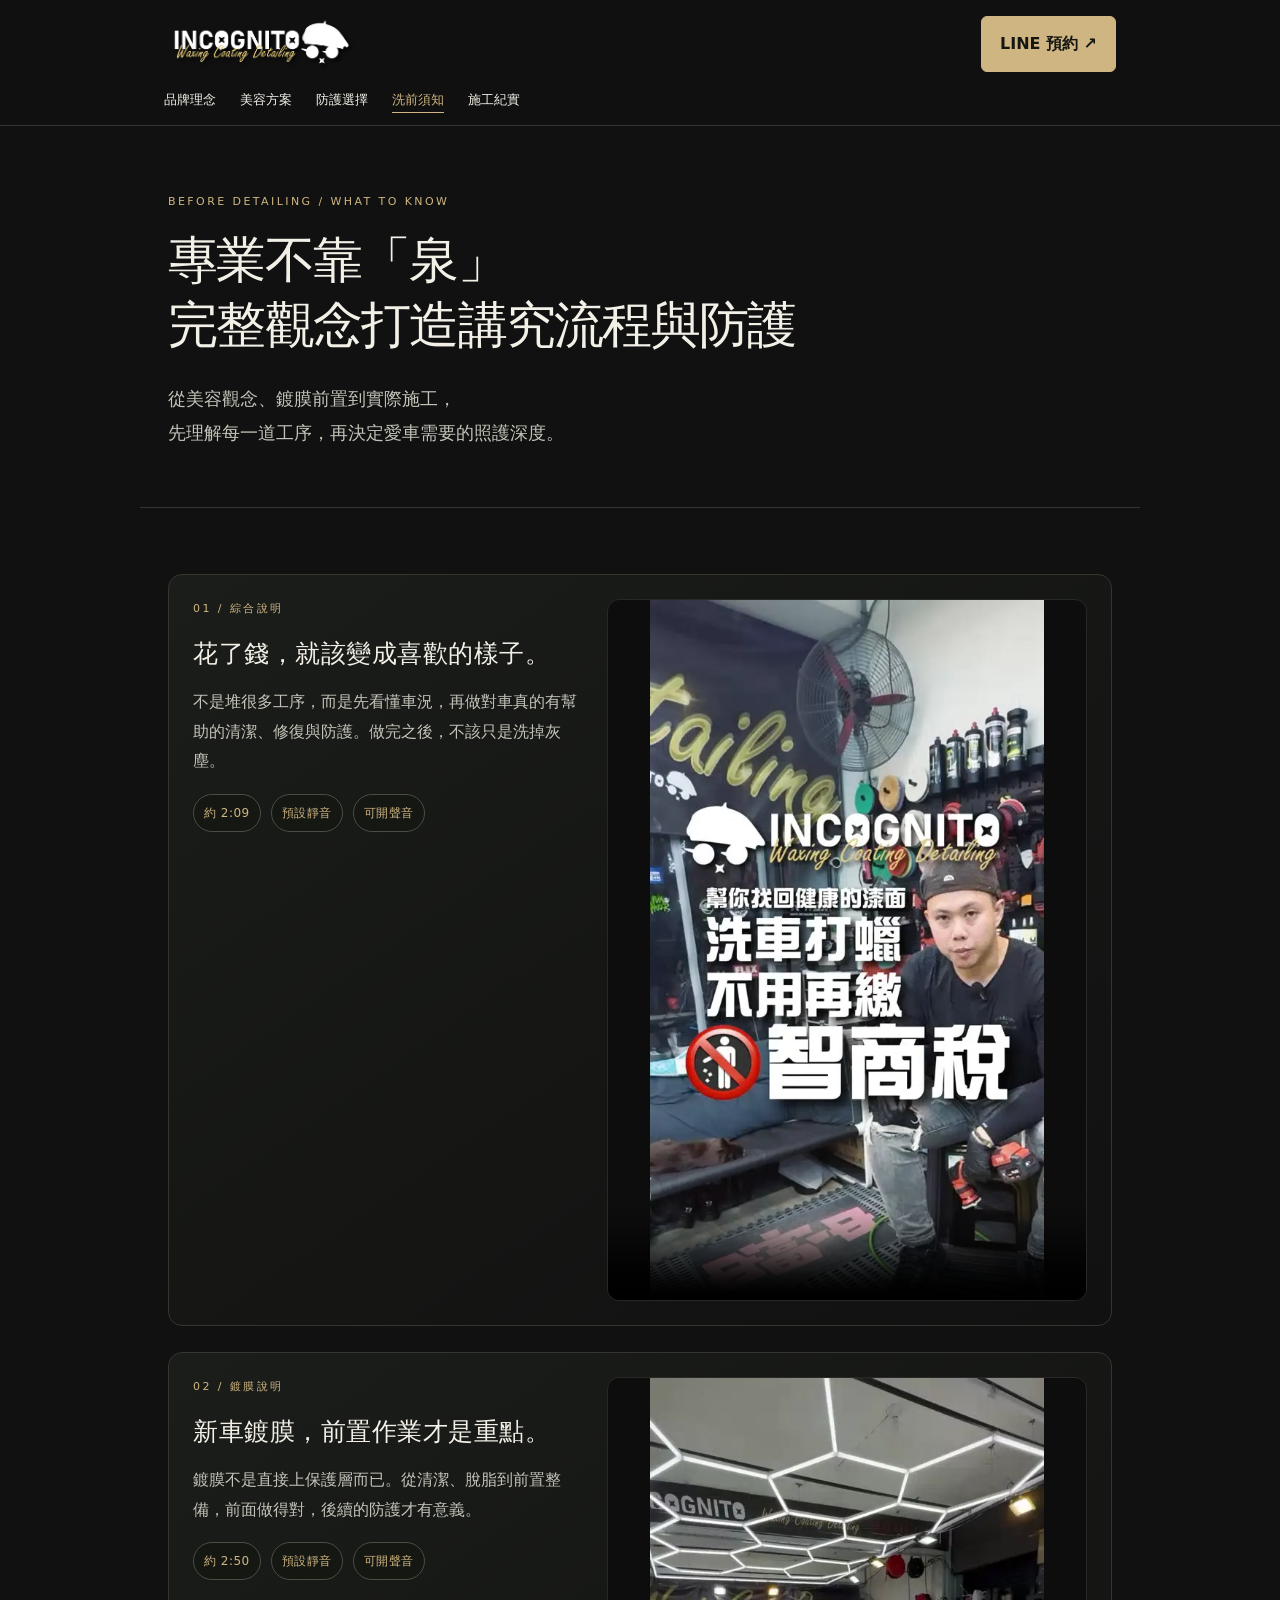
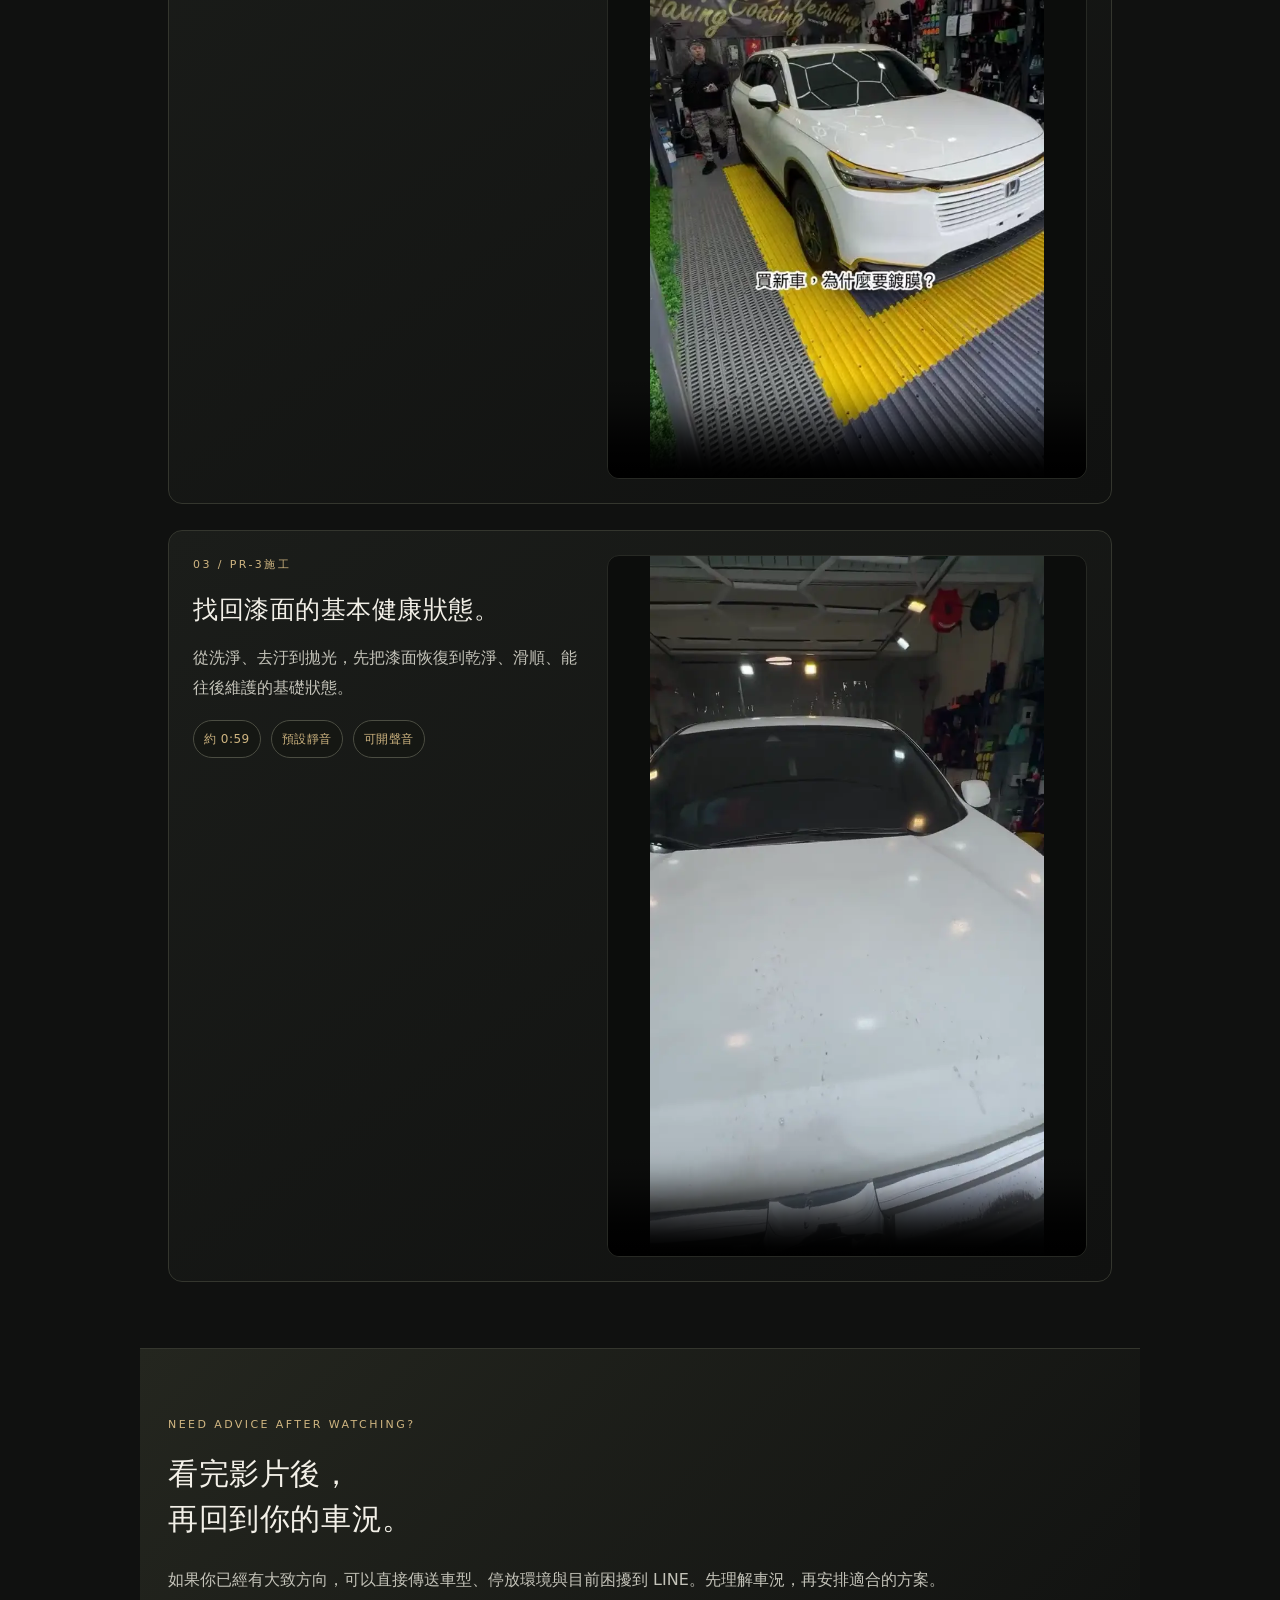
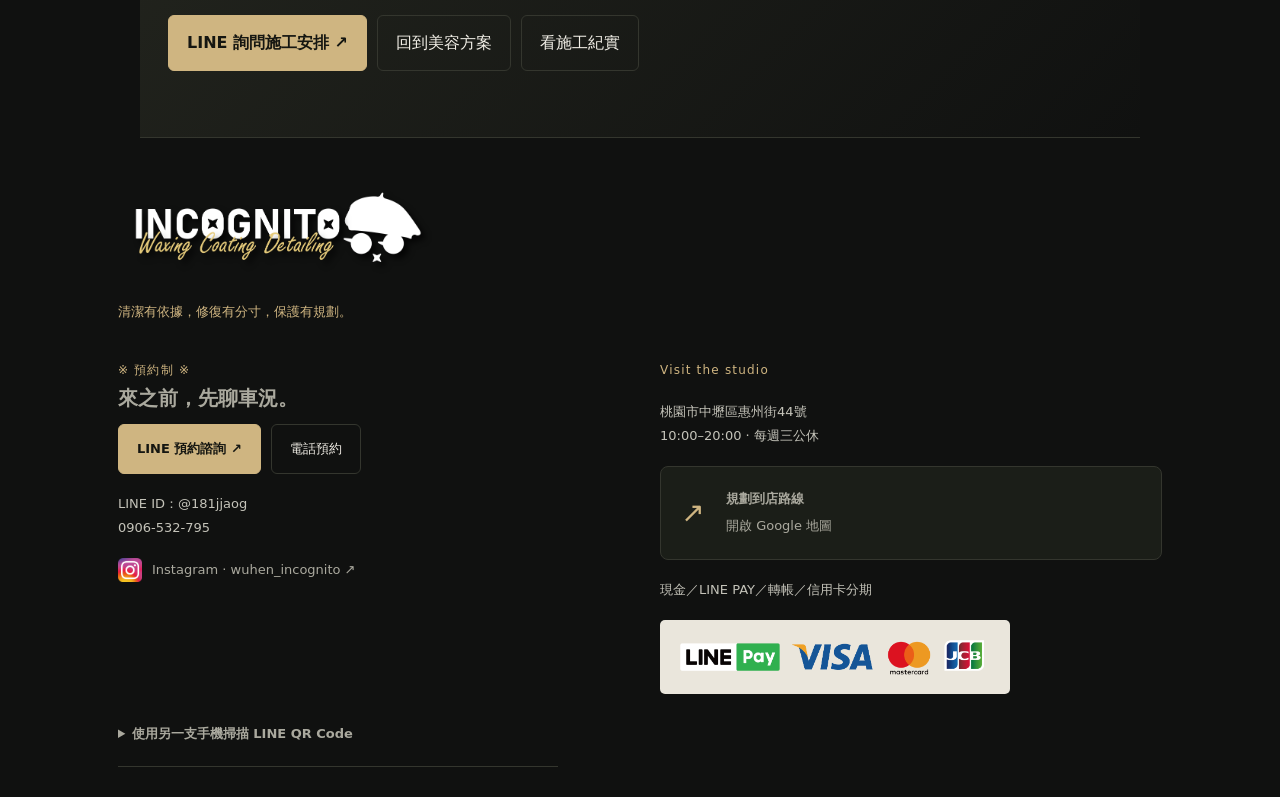
==== commit ad3aa81a: "INCOGNITO V7.3 Website Update" ====
--- a/case-studies.html
+++ b/case-studies.html
@@ -5,9 +5,9 @@
   <meta content="width=device-width,initial-scale=1,viewport-fit=cover" name="viewport"/>
   <meta content="#101110" name="theme-color"/>
   <title>
-   施工案例｜INCOGNITO 吳痕
+   洗前須知｜INCOGNITO 吳痕
   </title>
-  <meta content="觀看 INCOGNITO 的實際施工案例，了解 PR-3 洗車與拋光施工、綜合說明與鍍膜說明影片。" name="description"/>
+  <meta content="洗車美容前先了解 INCOGNITO 對清潔、修復與防護的完整觀念，觀看綜合說明、鍍膜說明與 PR-3 施工影片。" name="description"/>
   <link href="styles.css" rel="stylesheet"/>
   <script defer="" src="media-fallback.js">
   </script>
@@ -24,40 +24,101 @@
    </div>
    <nav aria-label="主要導覽">
     <a href="index.html">
-     品牌與工法
+     品牌理念
     </a>
     <a href="programs.html">
-     方案比較
+     美容方案
     </a>
     <a href="protection.html">
      防護選擇
     </a>
     <a aria-current="page" href="case-studies.html">
-     施工案例
+     洗前須知
+    </a>
+    <a href="journal.html">
+     施工紀實
     </a>
    </nav>
   </header>
   <main>
    <section class="page-intro cases-intro">
     <div class="eyebrow">
-     Case studies / Real workflow
+     Before detailing / What to know
     </div>
     <h1>
-     施工不是一句話，
+     專業不靠「泉」
      <br/>
-     讓畫面先說明。
+     完整觀念打造講究流程與防護
     </h1>
     <p class="lede">
-     三段內容，讓你先看見施工節奏、理解觀念，
+     從美容觀念、鍍膜前置到實際施工，
      <br/>
-     再回到自己的車況，判斷該做到哪一步。
+     先理解每一道工序，再決定愛車需要的照護深度。
     </p>
    </section>
    <section class="cases-grid-wrap">
+    <article class="case-video-card" id="case-overview">
+     <div class="case-copy">
+      <div class="eyebrow">
+       01 / 綜合說明
+      </div>
+      <h2>
+       花了錢，就該變成喜歡的樣子。
+      </h2>
+      <p>
+       不是堆很多工序，而是先看懂車況，再做對車真的有幫助的清潔、修復與防護。做完之後，不該只是洗掉灰塵。
+      </p>
+      <div class="case-meta">
+       <span>
+        約 2:09
+       </span>
+       <span>
+        預設靜音
+       </span>
+       <span>
+        可開聲音
+       </span>
+      </div>
+     </div>
+     <div class="case-media">
+      <video class="case-video" controls="" muted="" playsinline="" poster="assets/videos/case-overview-poster.webp" preload="metadata">
+       <source src="assets/videos/case-overview.mp4" type="video/mp4"/>
+      </video>
+     </div>
+    </article>
+    <article class="case-video-card" id="case-coating">
+     <div class="case-copy">
+      <div class="eyebrow">
+       02 / 鍍膜說明
+      </div>
+      <h2>
+       新車鍍膜，前置作業才是重點。
+      </h2>
+      <p>
+       鍍膜不是直接上保護層而已。從清潔、脫脂到前置整備，前面做得對，後續的防護才有意義。
+      </p>
+      <div class="case-meta">
+       <span>
+        約 2:50
+       </span>
+       <span>
+        預設靜音
+       </span>
+       <span>
+        可開聲音
+       </span>
+      </div>
+     </div>
+     <div class="case-media">
+      <video class="case-video" controls="" muted="" playsinline="" poster="assets/videos/case-coating-poster.webp" preload="metadata">
+       <source src="assets/videos/case-coating.mp4" type="video/mp4"/>
+      </video>
+     </div>
+    </article>
     <article class="case-video-card" id="case-pr3">
      <div class="case-copy">
       <div class="eyebrow">
-       01 / PR-3施工
+       03 / PR-3施工
       </div>
       <h2>
        找回漆面的基本健康狀態。
@@ -80,64 +141,6 @@
      <div class="case-media">
       <video class="case-video" controls="" muted="" playsinline="" poster="assets/videos/case-pr3-poster.webp" preload="metadata">
        <source src="assets/videos/case-pr3.mp4" type="video/mp4"/>
-      </video>
-     </div>
-    </article>
-    <article class="case-video-card" id="case-overview">
-     <div class="case-copy">
-      <div class="eyebrow">
-       02 / 綜合說明
-      </div>
-      <h2>
-       花了錢，就該變成喜歡的樣子。
-      </h2>
-      <p>
-       不是堆很多工序，而是先看懂車況，再做對車真的有幫助的清潔、修復與防護。做完之後，不該只是洗掉灰塵。
-      </p>
-      <div class="case-meta">
-       <span>
-        約 2:09
-       </span>
-       <span>
-        預設靜音
-       </span>
-       <span>
-        可開聲音
-       </span>
-      </div>
-     </div>
-     <div class="case-media">
-      <video class="case-video" controls="" muted="" playsinline="" poster="assets/videos/case-overview-poster.webp" preload="metadata">
-       <source src="assets/videos/case-overview.mp4" type="video/mp4"/>
-      </video>
-     </div>
-    </article>
-    <article class="case-video-card" id="case-coating">
-     <div class="case-copy">
-      <div class="eyebrow">
-       03 / 鍍膜說明
-      </div>
-      <h2>
-       新車鍍膜，前置作業才是重點。
-      </h2>
-      <p>
-       鍍膜不是直接上保護層而已。從清潔、脫脂到前置整備，前面做得對，後續的防護才有意義。
-      </p>
-      <div class="case-meta">
-       <span>
-        約 2:50
-       </span>
-       <span>
-        預設靜音
-       </span>
-       <span>
-        可開聲音
-       </span>
-      </div>
-     </div>
-     <div class="case-media">
-      <video class="case-video" controls="" muted="" playsinline="" poster="assets/videos/case-coating-poster.webp" preload="metadata">
-       <source src="assets/videos/case-coating.mp4" type="video/mp4"/>
       </video>
      </div>
     </article>
@@ -159,7 +162,10 @@
       LINE 詢問施工安排 ↗
      </a>
      <a class="button" href="programs.html">
-      回到方案比較
+      回到美容方案
+     </a>
+     <a class="button" href="journal.html">
+      看施工紀實
      </a>
     </div>
    </section>
--- a/styles.css
+++ b/styles.css
@@ -107,3 +107,38 @@
 .prime-heading strong{font-weight:800}
 .cases-intro .lede{max-width:720px}
 @media(max-width:680px){.prime-heading{font-size:23px;line-height:1.5}}
+
+
+/* V7.0: studio journal grid */
+.journal-intro{padding-bottom:28px}
+.journal-note{font-size:14px;color:var(--gold);max-width:680px;border-left:2px solid var(--gold);padding-left:16px;margin-top:24px}
+.journal-gallery-wrap{padding-top:18px}
+.journal-grid{display:grid;grid-template-columns:repeat(2,minmax(0,1fr));gap:14px}
+.journal-card{position:relative;aspect-ratio:1/1;margin:0;overflow:hidden;border-radius:18px;background:#171916;border:1px solid #2b2d28;box-shadow:0 14px 30px rgba(0,0,0,.18)}
+.journal-card img,.journal-card video{display:block;width:100%;height:100%;object-fit:cover;background:#171916}
+.journal-card::after{content:"";position:absolute;inset:auto 0 0 0;height:38%;background:linear-gradient(180deg,rgba(0,0,0,0) 0%,rgba(0,0,0,.68) 100%);pointer-events:none}
+.journal-card figcaption{position:absolute;left:14px;right:14px;bottom:12px;z-index:1;padding:0;font-size:12px;line-height:1.45;color:#f1ede2;letter-spacing:.06em;text-transform:uppercase}
+.journal-card--motion video{pointer-events:none;user-select:none;-webkit-user-select:none;-webkit-touch-callout:none}
+.journal-card video.media-unavailable{visibility:hidden}
+.journal-closing{margin-top:10px}
+@media(max-width:680px){.journal-grid{gap:10px}.journal-card{border-radius:16px}.journal-card figcaption{left:11px;right:11px;bottom:10px;font-size:11px;letter-spacing:.04em}.journal-note{font-size:13px;line-height:1.9;padding-left:14px}}
+
+/* V7.2: progress in treatment depth, clear without dense arrow decorations. */
+.upgrade-bridge {
+  margin: 12px 0 0;
+  padding: 22px 18px 24px;
+  display:flex;
+  flex-direction:column;
+  align-items:center;
+  text-align:center;
+  gap:6px;
+  border-top:1px solid rgba(207,181,129,.50);
+  border-bottom:1px solid rgba(207,181,129,.50);
+  background:linear-gradient(90deg,transparent,rgba(207,181,129,.065) 50%,transparent);
+}
+.upgrade-bridge__step { color:var(--gold);font-size:11px;letter-spacing:.18em;font-weight:600;line-height:1.7; }
+.upgrade-bridge__step [aria-hidden] { font-size:16px; padding:0 7px; }
+.upgrade-bridge strong { color:var(--text); font-weight:500; letter-spacing:.06em;font-size:clamp(16px,2.3vw,20px);line-height:1.6; }
+.upgrade-bridge__detail { color:#b9b5a8;font-size:14px;line-height:1.8; }
+.upgrade-bridge + .plan-detail { border-top:0; }
+@media(max-width:680px) { .upgrade-bridge{padding:19px 8px 21px;gap:5px}.upgrade-bridge__detail{font-size:13px} }
